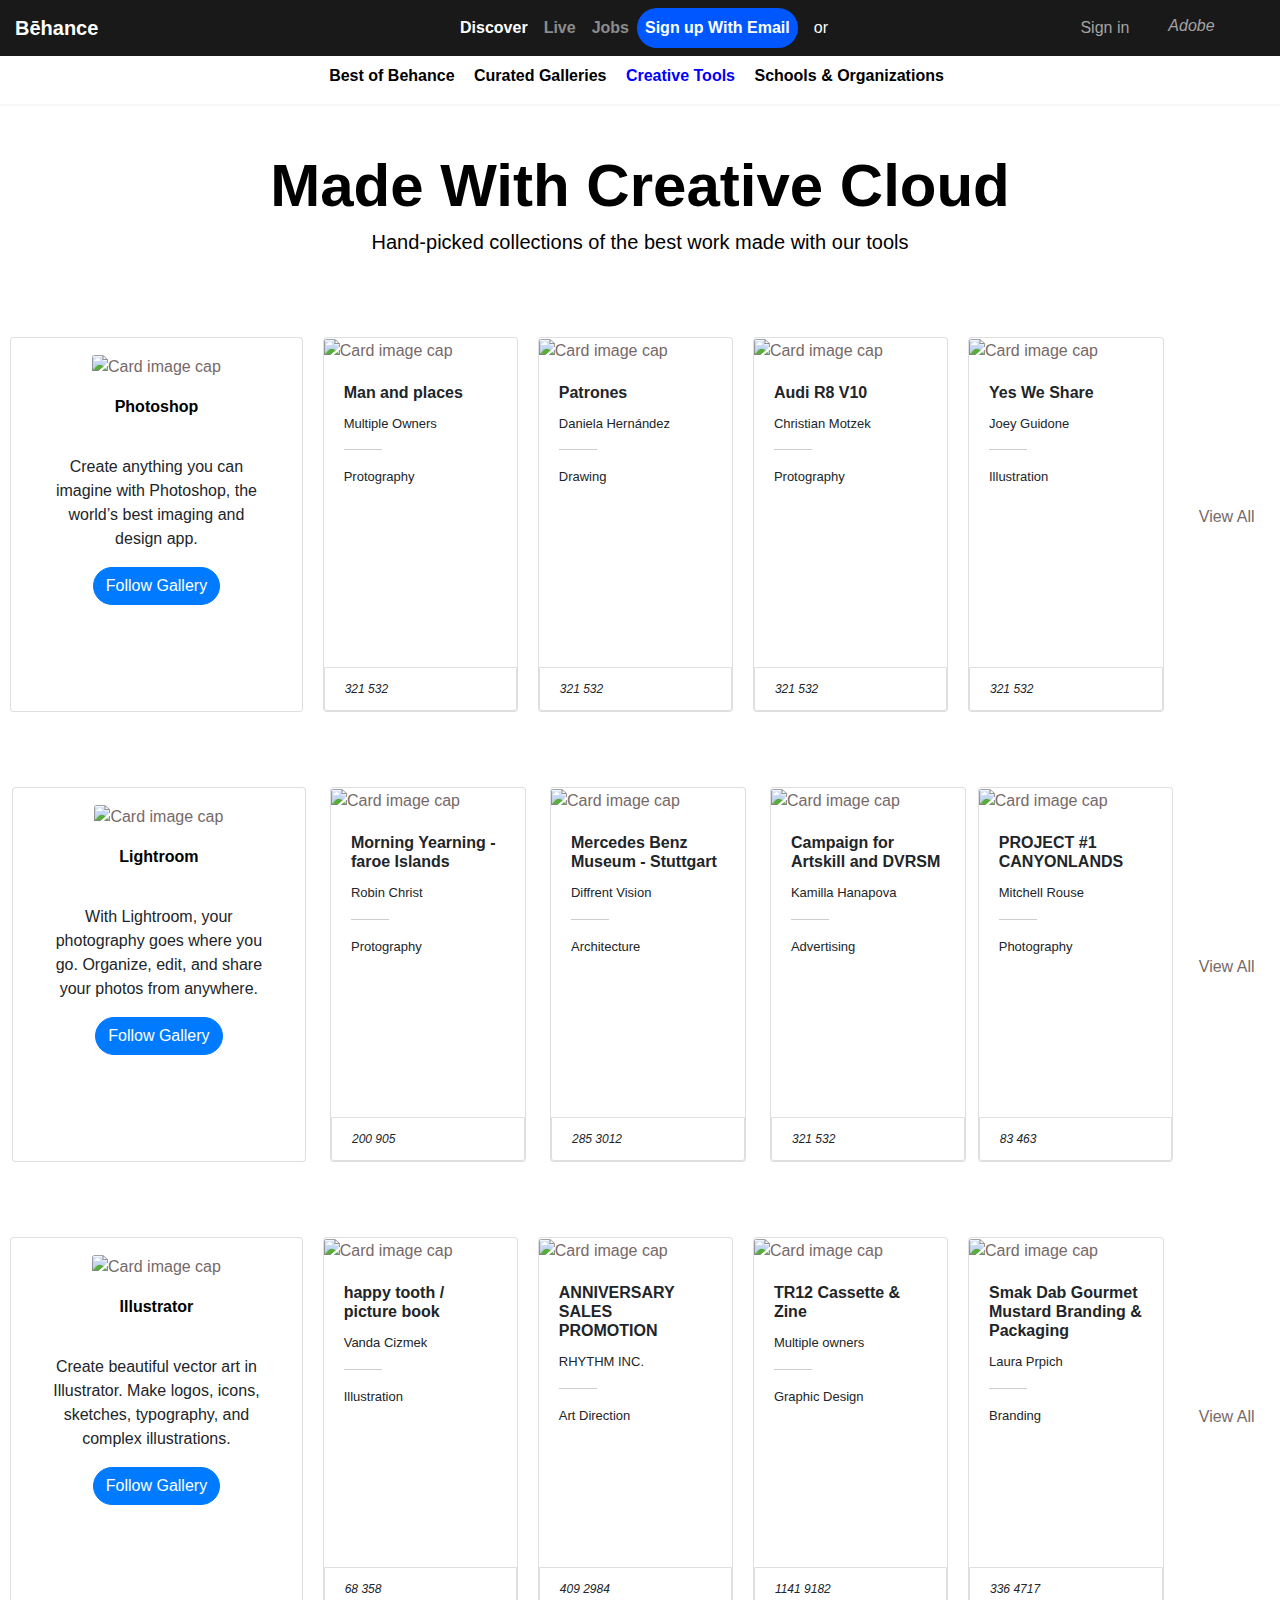
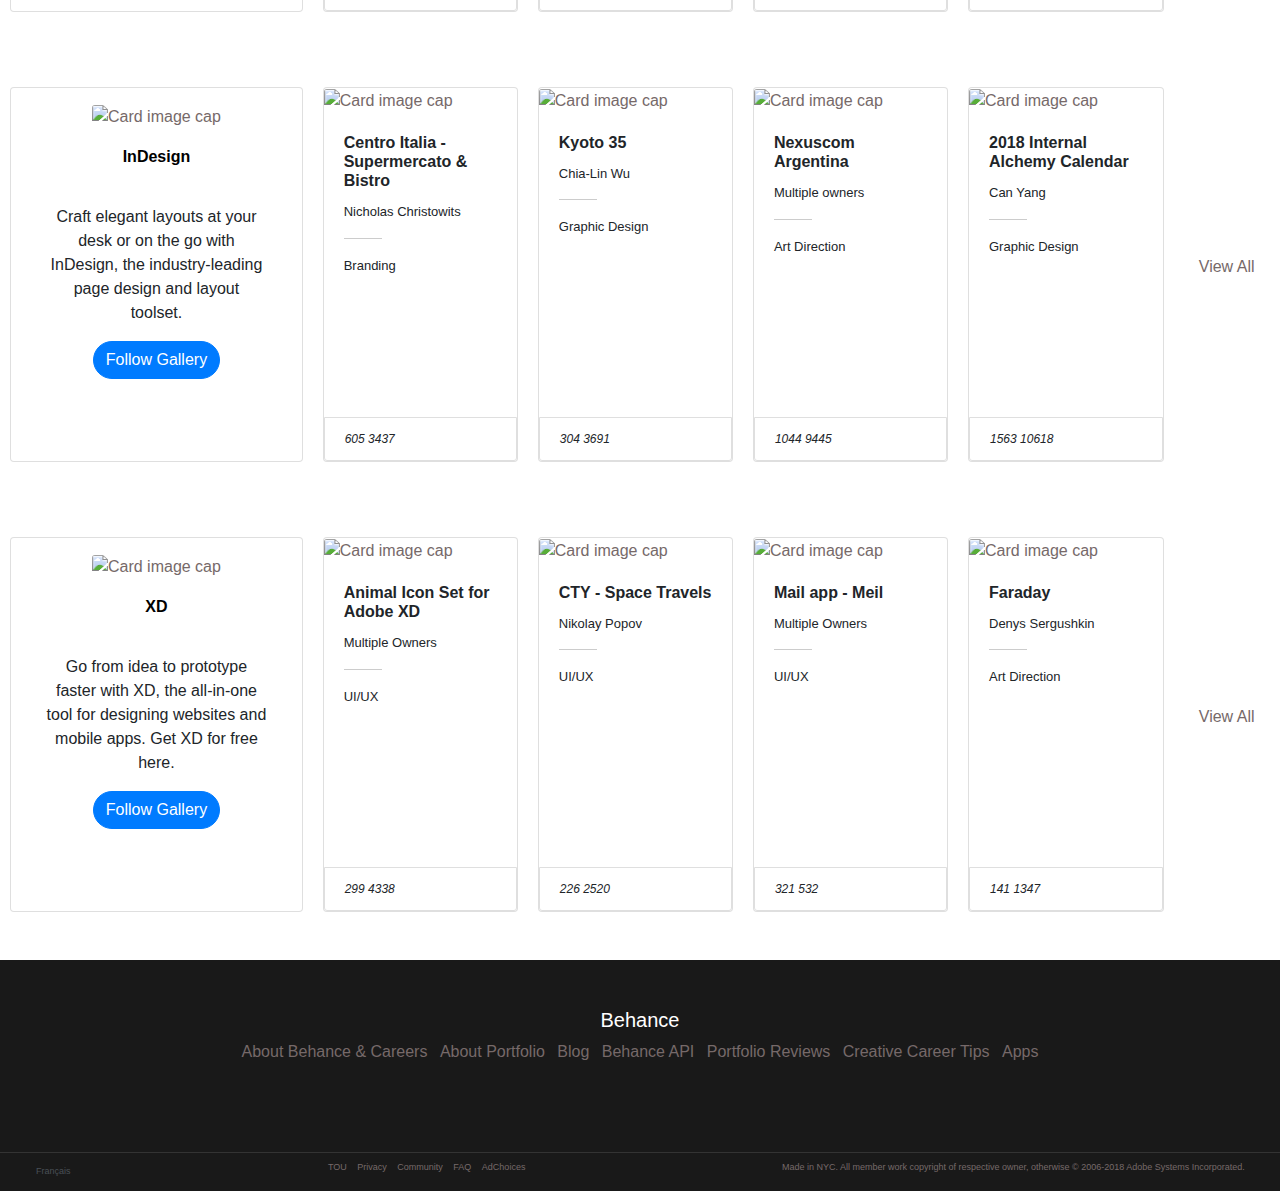
==== index.html @ e0a564cd "Add first page with header + footer + list of gallery" ====
<!DOCTYPE html>
<html lang="en">
<head>
  <title>Behance :: Creative Tools</title>
  <meta charset="utf-8">
  <meta name="description" content="Behance">
  <meta name="viewport" content="width=device-width, initial-scale=1">
  <link rel="stylesheet" href="bootstrap/css/bootstrap.min.css">
  <link rel="shortcut icon" type="image/x-icon" href="favicon.ico"/>
  <link href="/bootstrap4-glyphicons/css/bootstrap-glyphicons.min.css" rel="stylesheet" type="text/css" />
  <link rel="stylesheet" href="https://use.fontawesome.com/releases/v5.1.0/css/all.css" integrity="sha384-lKuwvrZot6UHsBSfcMvOkWwlCMgc0TaWr+30HWe3a4ltaBwTZhyTEggF5tJv8tbt" crossorigin="anonymous">
  <link rel="stylesheet" href="css/main.css">
</head>
<body>



<nav class="position-fixed col-12 navbar navbar-expand-lg navbar-dark bggris mx-0 px-0" style="z-index:50">
  <a class="navbar-brand font-weight-bold text-left d-none d-lg-block col-3" href="#">Bēhance</a>
  <button class="navbar-toggler ml-2" type="button" data-toggle="collapse" data-target="#navbarText" aria-controls="navbarText" aria-expanded="false" aria-label="Toggle navigation">
    <span class="navbar-toggler-icon"></span>
  </button>
  <a class="navbar-brand d-lg-none text-white font-weight-bold fontsizet" href="#" style="z-index: 200">Bēhance</a>
  <i class="fas fa-search text-white d-lg-none pr-4"></i>
  <div class="collapse navbar-collapse col-lg-6 mx-auto" id="navbarText">
    <div class="d-lg-block">
      <ul class="row pt-2 col-12">
          <li class="nav-item d-lg-none col-6">
            <i class="fas fa-envelope nav-link text-white mr-2 signemail font-weight-bold pl-1 pr-1 mt-0 col-12">Sign up</i>
          </li>
          <li class="nav-item  d-lg-none col-3">
            <i class="fab fa-facebook mr-3 fa-2x pt-0 pointer"></i>
          </li>
          <li class="nav-item  d-lg-none col-3">
            <i class="fab fa-google-plus-square text-white fa-2x pt-0 pointer"></i>
          </li>
      </ul>
    </div>
    <ul class="navbar-nav text-center mx-auto">
      <li class="nav-item active">
        <a class="nav-link font-weight-bold" href="#">Discover</a>
      </li>
      <li class="nav-item">
        <a class="nav-link font-weight-bold" href="#">Live</a>
      </li>
      <li class="nav-item">
        <a class="nav-link font-weight-bold" href="#">Jobs</a>
      </li>
      <li class="nav-item d-lg-none">
        <a class="nav-link font-weight-bold" href="#">Apps</a>
      </li>
      <li class="nav-item d-none d-lg-block">
        <input type="button" class="nav-link text-white mr-2 signemail font-weight-bold" value="Sign up With Email"/>
      </li>
      <li class="nav-item  d-none d-lg-block">
        <a class="nav-link text-white mr-2">or</a>
      </li>
      <li class="nav-item  d-none d-lg-block">
        <i class="fab fa-facebook mr-3 mt-1 fa-2x pt-0 pointer"></i>
      </li>
      <li class="nav-item  d-none d-lg-block">
        <i class="fab fa-google-plus-square text-white mt-1 fa-2x pt-0 pointer"></i>
      </li>
      <li class="d-lg-none">
        <input type="button" class="mr-2 signup font-weight-bold p-1 pointer" value="Sign in"/>
      </li>
      <li class="d-lg-none">
          <select class="form-control langage pointer" id="exampleSelect1">
            <option>Français</option>
            <option>English</option>
            <option>Spanish</option>
          </select>
      </li>
    </ul>
  </div>

<div class="collapse navbar-collapse col-3 mx-auto d-none d-lg-block">
  <ul class="navbar-nav text-center mx-auto px-0 mx-0">
    <li class="nav-item">
      <i class="fas fa-search greytowhite mr-3 pointer"></i>
    </li>
    <li class="nav-item">
      <input type="button" class="mr-3 greytowhite pointer" value="Sign in"/>
    </li>
    <li class="nav-item">
      <i class="fas fa-align-justify greytowhite mr-3 pointer"></i>
    </li>
    <li class="nav-item">
      <i class="fab fa-adversal greytowhite pointer">Adobe</i>
    </li>
  </ul>
</div>
</nav>

<div class="position-fixed nav2 overflow-y-hidden mx-0 px-0 text-center bg-white">
  <b>
      <a href="" class="blacktoblue ml-2">Best of Behance</a>
      <a href="" class="blacktoblue">Curated Galleries</a>
      <a href="" class="bluecolor">Creative Tools</a>
      <a href="" class="blacktoblue">Schools & Organizations</a>
  </b>
</div>

<div class="col-12 text-toppage text-center blackcolor">
  <h1 class="font-weight-bold">Made With Creative Cloud</h1>
  <h2>Hand-picked collections of the best work made with our tools</h2>
</div>

<div class="container cardfirstline  pr-0 pl-0 ml-0 mr-0 col-12">
  <div class="row ml-0 mr-0 pl-0 pr-0">
    <div class="row col-12 col-lg-11 ml-0 mr-0 pl-0 pr-0">
      <div class="card col-3 ml-0 mr-0 mx-auto d-none d-lg-block" style="height:375px;max-height:500px;">
        <a href="">
          <div class="imgleft pt-3 text-center m-0 p-0">
            <img class="card-img-top" src="https://a5.behance.net/7875508eba410a3092c2bc8cdde9c41f20201ad6/img/galleries/icons/adobe/square/2x/photoshop@2x.png?cb=264615658" alt="Card image cap" style="width: 20%;">
            <p class="titleleftimg pt-3 font-weight-bold">Photoshop</p>
          </div>
        </a>
        <div class="card-body text-center">
          <p class="card-text">Create anything you can imagine with Photoshop, the world’s best imaging and design app. </p>
          <a href="#" class="btn btn-primary">Follow Gallery</a>
        </div>
      </div>

      <div class="card col-5 col-sm-3 col-lg-2 pr-0 pl-0 mx-auto" style="height:375px;max-height:500px;">
        <a href="">
          <div class="pr-0 mr-0 ml-0">
            <img class="card-img-top pl-0 pr-0 mr-0 ml-0" src="https://mir-s3-cdn-cf.behance.net/projects/202/fe31c660432299.Y3JvcCwxMDM0LDgwOSwzNjUsMA.jpg" alt="Card image cap" style="width: 100%;">
          </div>
        </a>
        <div class="card-body">
          <h5 class="card-title font-weight-bold sizefortitle">Man and places</h5>
          <p class="card-text littlesize ">Multiple Owners</p>
          <hr class="w-25">
          <p class="card-text littlesize ">Protography</p>
        </div>
        <div class="card-footer position-absolute w-100" style="bottom:0;">
          <i class="fas fa-thumbs-up">321</i>
          <i class="fas fa-eye">532</i>
        </div>
      </div>

      <div class="card col-5 col-sm-3 col-lg-2 pr-0 pl-0 mx-auto" style="height:375px;max-height:500px;">
        <a href="">
          <div class="pr-0 mr-0 ml-0">
            <img class="card-img-top pl-0 pr-0 mr-0 ml-0" src="https://mir-s3-cdn-cf.behance.net/projects/202/7909bf60199897.5b04490212d89.jpg" alt="Card image cap" style="width: 100%;">
          </div>
        </a>
        <div class="card-body">
          <h5 class="card-title font-weight-bold sizefortitle">Patrones</h5>
          <p class="card-text littlesize ">Daniela Hernández</p>
          <hr class="w-25">
          <p class="card-text littlesize ">Drawing</p>
        </div>
        <div class="card-footer position-absolute w-100" style="bottom:0;">
          <i class="fas fa-thumbs-up">321</i>
          <i class="fas fa-eye">532</i>
        </div>
      </div>

      <div class="card col-sm-3 col-lg-2 d-none d-sm-block pr-0 pl-0 mx-auto" style="height:375px;max-height:500px;">
        <a href="">
          <div class="pr-0 mr-0 ml-0">
            <img class="card-img-top pl-0 pr-0 mr-0 ml-0" src="https://mir-s3-cdn-cf.behance.net/projects/202/fe2da360972905.Y3JvcCwzNTUxLDI3ODAsOTY0LDQzOA.jpg" alt="Card image cap" style="width: 100%;">
          </div>
        </a>
        <div class="card-body">
          <h5 class="card-title font-weight-bold sizefortitle">Audi R8 V10</h5>
          <p class="card-text littlesize ">Christian Motzek</p>
          <hr class="w-25">
          <p class="card-text littlesize ">Protography</p>
        </div>
        <div class="card-footer position-absolute w-100" style="bottom:0;">
          <i class="fas fa-thumbs-up">321</i>
          <i class="fas fa-eye">532</i>
        </div>
      </div>

      <div class="card col-lg-2 pr-0 pl-0 d-none d-lg-block mx-auto" style="height:375px;max-height:500px;">
        <a href="">
          <div class="pr-0 mr-0 ml-0">
            <img class="card-img-top pl-0 pr-0 mr-0 ml-0" src="https://mir-s3-cdn-cf.behance.net/projects/202/a170d558825349.Y3JvcCwxNDAzLDEwOTgsMCwyMDc.jpg" alt="Card image cap" style="width: 100%;">
          </div>
        </a>
        <div class="card-body">
          <h5 class="card-title font-weight-bold sizefortitle">Yes We Share</h5>
          <p class="card-text littlesize ">Joey Guidone</p>
          <hr class="w-25">
          <p class="card-text littlesize ">Illustration</p>
        </div>
        <div class="card-footer position-absolute w-100" style="bottom:0;">
          <i class="fas fa-thumbs-up">321</i>
          <i class="fas fa-eye">532</i>
        </div>
      </div>
    </div>

    <div class="col-1 pr-0 pl-0 m-auto text-center pointer d-none d-lg-block">
      <i class="fas fa-chevron-circle-right fa-3x pointer"></i>
      <p class="greycolor">View All<p>
    </div>
  </div>
</div>


<!-- ############################## 2ND LINE ######################## -->
<!-- ############################## 2ND LINE ######################## -->
<!-- ############################## 2ND LINE ######################## -->
<!-- ############################## 2ND LINE ######################## -->

<div class="container cardallnextline ml-0 mr-0 pl-0 pr-0 col-12">
  <div class="row ml-0 mr-0 pl-0 pr-0">
    <div class="row col-12 col-lg-11 ml-0 mr-0 pl-0 pr-0">
      <div class="card col-3 ml-0 mr-0 mx-auto d-none d-lg-block" style="height:375px;max-height:500px;">
        <a href="">
          <div class="imgleft pt-3 text-center m-0 p-0">
            <img class="card-img-top" src="https://a5.behance.net/ea2689c740f097c2493c5762563f62657d54b50c/img/galleries/icons/adobe/square/2x/lightroom@2x.png?cb=264615658" alt="Card image cap" style="width: 20%;">
            <p class="titleleftimg pt-3 font-weight-bold">Lightroom</p>
          </div>
        </a>
        <div class="card-body text-center">
          <p class="card-text">With Lightroom, your photography goes where you go. Organize, edit, and share your photos from anywhere.</p>
          <a href="#" class="btn btn-primary">Follow Gallery</a>
        </div>
      </div>

      <div class="card col-5 col-sm-3 col-lg-2 pr-0 pl-0 mx-auto" style="height:375px;max-height:500px;">
        <a href="">
          <div class="pr-0 mr-0 ml-0">
            <img class="card-img-top pl-0 pr-0 mr-0 ml-0" src="https://mir-s3-cdn-cf.behance.net/projects/202/68dcf865656963.Y3JvcCw0MTc0LDMyNjUsMTM0LDA.jpg" alt="Card image cap" style="width: 100%;">
          </div>
        </a>
        <div class="card-body">
          <h5 class="card-title font-weight-bold sizefortitle">Morning Yearning - faroe Islands</h5>
          <p class="card-text littlesize ">Robin Christ</p>
          <hr class="w-25">
          <p class="card-text littlesize ">Protography</p>
        </div>
        <div class="card-footer position-absolute w-100" style="bottom:0;">
          <i class="fas fa-thumbs-up">200</i>
          <i class="fas fa-eye">905</i>
        </div>
      </div>

      <div class="card col-5 col-sm-3 col-lg-2 pr-0 pl-0 mx-auto" style="height:375px;max-height:500px;">
        <a href="">
          <div class="pr-0 mr-0 ml-0">
            <img class="card-img-top pl-0 pr-0 mr-0 ml-0" src="https://mir-s3-cdn-cf.behance.net/projects/202/23044b66345951.Y3JvcCwzNTY3LDI3OTIsMCww.jpg" alt="Card image cap" style="width: 100%;">
          </div>
        </a>
        <div class="card-body">
          <h5 class="card-title font-weight-bold sizefortitle">Mercedes Benz Museum - Stuttgart</h5>
          <p class="card-text littlesize ">Diffrent Vision</p>
          <hr class="w-25">
          <p class="card-text littlesize ">Architecture</p>
        </div>
        <div class="card-footer position-absolute w-100" style="bottom:0;">
          <i class="fas fa-thumbs-up">285</i>
          <i class="fas fa-eye">3012</i>
        </div>
      </div>

      <div class="card col-sm-3 col-lg-2 d-none d-sm-block pr-0 pl-0 mx-auto" style="height:375px;max-height:500px;">
        <a href="">
          <div class="pr-0 mr-0 ml-0">
            <img class="card-img-top pl-0 pr-0 mr-0 ml-0" src="https://mir-s3-cdn-cf.behance.net/projects/202/71aa1e67357991.Y3JvcCwzNjQ4LDI4NTMsMCwyNTI.jpg" alt="Card image cap" style="width: 100%;">
          </div>
        </a>
        <div class="card-body">
          <h5 class="card-title font-weight-bold sizefortitle">Campaign for Artskill and DVRSM</h5>
          <p class="card-text littlesize ">Kamilla Hanapova</p>
          <hr class="w-25">
          <p class="card-text littlesize ">Advertising</p>
        </div>
        <div class="card-footer position-absolute w-100" style="bottom:0;">
          <i class="fas fa-thumbs-up">321</i>
          <i class="fas fa-eye">532</i>
        </div>
      </div>

      <div class="card col-lg-2 pr-0 pl-0 d-none d-lg-block mx-aut" style="height:375px;max-height:500px;">
        <a href="">
          <div class="pr-0 mr-0 ml-0">
            <img class="card-img-top pl-0 pr-0 mr-0 ml-0" src="https://mir-s3-cdn-cf.behance.net/projects/202/21c39065192821.Y3JvcCw4MjUzLDY0NjAsMCwxNDQ2.jpg" alt="Card image cap" style="width: 100%;">
          </div>
        </a>
        <div class="card-body">
          <h5 class="card-title font-weight-bold sizefortitle">PROJECT #1 CANYONLANDS</h5>
          <p class="card-text littlesize ">Mitchell Rouse</p>
          <hr class="w-25">
          <p class="card-text littlesize ">Photography</p>
        </div>
        <div class="card-footer position-absolute w-100" style="bottom:0;">
          <i class="fas fa-thumbs-up">83</i>
          <i class="fas fa-eye">463</i>
        </div>
      </div>
    </div>

    <div class="col-1 pr-0 pl-0 m-auto text-center pointer d-none d-lg-block">
      <i class="fas fa-chevron-circle-right fa-3x pointer"></i>
      <p class="greycolor">View All<p>
    </div>
  </div>
</div>

<!-- ############################## 3STH LINE ######################## -->
<!-- ############################## 3STH LINE ######################## -->
<!-- ############################## 3STH LINE ######################## -->
<!-- ############################## 3STH LINE ######################## -->

<div class="container cardallnextline ml-0 mr-0 pl-0 pr-0 col-12">
  <div class="row ml-0 mr-0 pl-0 pr-0">
    <div class="row col-12 col-lg-11 ml-0 mr-0 pl-0 pr-0">
      <div class="card col-3 ml-0 mr-0 mx-auto d-none d-lg-block" style="height:375px;max-height:500px;">
        <a href="">
          <div class="imgleft pt-3 text-center m-0 p-0">
            <img class="card-img-top" src="https://a5.behance.net/ea2689c740f097c2493c5762563f62657d54b50c/img/galleries/icons/adobe/square/2x/illustrator@2x.png?cb=264615658" alt="Card image cap" style="width: 20%;">
            <p class="titleleftimg pt-3 font-weight-bold">Illustrator</p>
          </div>
        </a>
        <div class="card-body text-center">
          <p class="card-text">Create beautiful vector art in Illustrator. Make logos, icons, sketches, typography, and complex illustrations.</p>
          <a href="#" class="btn btn-primary">Follow Gallery</a>
        </div>
      </div>

      <div class="card col-5 col-sm-3 col-lg-2 pr-0 pl-0 mx-auto" style="height:375px;max-height:500px;">
        <a href="">
          <div class="pr-0 mr-0 ml-0">
            <img class="card-img-top pl-0 pr-0 mr-0 ml-0" src="https://mir-s3-cdn-cf.behance.net/projects/202/b2d30361870311.Y3JvcCwxMjc5LDEwMDEsMCw2OQ.jpg" alt="Card image cap" style="width: 100%;">
          </div>
        </a>
        <div class="card-body">
          <h5 class="card-title font-weight-bold sizefortitle">happy tooth / picture book</h5>
          <p class="card-text littlesize ">Vanda Cizmek</p>
          <hr class="w-25">
          <p class="card-text littlesize ">Illustration</p>
        </div>
        <div class="card-footer position-absolute w-100" style="bottom:0;">
          <i class="fas fa-thumbs-up">68</i>
          <i class="fas fa-eye">358</i>
        </div>
      </div>

      <div class="card col-5 col-sm-3 col-lg-2 pr-0 pl-0 mx-auto" style="height:375px;max-height:500px;">
        <a href="">
          <div class="pr-0 mr-0 ml-0">
            <img class="card-img-top pl-0 pr-0 mr-0 ml-0" src="https://mir-s3-cdn-cf.behance.net/projects/202/58227161716601.Y3JvcCw5NzcsNzY1LDIxMCw4OQ.jpg" alt="Card image cap" style="width: 100%;">
          </div>
        </a>
        <div class="card-body">
          <h5 class="card-title font-weight-bold sizefortitle">ANNIVERSARY SALES PROMOTION</h5>
          <p class="card-text littlesize ">RHYTHM INC.</p>
          <hr class="w-25">
          <p class="card-text littlesize ">Art Direction</p>
        </div>
        <div class="card-footer position-absolute w-100" style="bottom:0;">
          <i class="fas fa-thumbs-up">409</i>
          <i class="fas fa-eye">2984</i>
        </div>
      </div>

      <div class="card col-sm-3 col-lg-2 d-none d-sm-block pr-0 pl-0 mx-auto" style="height:375px;max-height:500px;">
        <a href="">
          <div class="pr-0 mr-0 ml-0">
            <img class="card-img-top pl-0 pr-0 mr-0 ml-0" src="https://mir-s3-cdn-cf.behance.net/projects/202/9e816c62613651.Y3JvcCwxNzA5LDEzMzgsMTQ3LDA.jpg" alt="Card image cap" style="width: 100%;">
          </div>
        </a>
        <div class="card-body">
          <h5 class="card-title font-weight-bold sizefortitle">TR12 Cassette & Zine</h5>
          <p class="card-text littlesize ">Multiple owners</p>
          <hr class="w-25">
          <p class="card-text littlesize ">Graphic Design</p>
        </div>
        <div class="card-footer position-absolute w-100" style="bottom:0;">
          <i class="fas fa-thumbs-up">1141</i>
          <i class="fas fa-eye">9182</i>
        </div>
      </div>

      <div class="card col-lg-2 pr-0 pl-0 d-none d-lg-block mx-auto" style="height:375px;max-height:500px;">
        <a href="">
          <div class="pr-0 mr-0 ml-0">
            <img class="card-img-top pl-0 pr-0 mr-0 ml-0" src="https://mir-s3-cdn-cf.behance.net/projects/202/f7e5b558071877.Y3JvcCwxMDI2LDgwMywxNzIsMA.png" alt="Card image cap" style="width: 100%;">
          </div>
        </a>
        <div class="card-body">
          <h5 class="card-title font-weight-bold sizefortitle">Smak Dab Gourmet Mustard Branding & Packaging</h5>
          <p class="card-text littlesize ">Laura Prpich</p>
          <hr class="w-25">
          <p class="card-text littlesize ">Branding</p>
        </div>
        <div class="card-footer position-absolute w-100" style="bottom:0;">
          <i class="fas fa-thumbs-up">336</i>
          <i class="fas fa-eye">4717</i>
        </div>
      </div>
    </div>

    <div class="col-1 pr-0 pl-0 m-auto text-center pointer d-none d-lg-block">
      <i class="fas fa-chevron-circle-right fa-3x pointer"></i>
      <p class="greycolor">View All<p>
    </div>
  </div>
</div>

<!-- ############################## 4TH LINE ######################## -->
<!-- ############################## 4TH LINE ######################## -->
<!-- ############################## 4TH LINE ######################## -->
<!-- ############################## 4TH LINE ######################## -->

<div class="container cardallnextline ml-0 mr-0 pl-0 pr-0 col-12">
  <div class="row ml-0 mr-0 pl-0 pr-0">
    <div class="row col-12 col-lg-11 ml-0 mr-0 pl-0 pr-0">
      <div class="card col-3 ml-0 mr-0 mx-auto d-none d-lg-block" style="height:375px;max-height:500px;">
        <a href="">
          <div class="imgleft pt-3 text-center m-0 p-0">
            <img class="card-img-top" src="https://a5.behance.net/ea2689c740f097c2493c5762563f62657d54b50c/img/galleries/icons/adobe/square/2x/indesign@2x.png?cb=264615658" alt="Card image cap" style="width: 20%;">
            <p class="titleleftimg pt-3 font-weight-bold">InDesign</p>
          </div>
        </a>
        <div class="card-body text-center">
          <p class="card-text">Craft elegant layouts at your desk or on the go with InDesign, the industry-leading page design and layout toolset. </p>
          <a href="#" class="btn btn-primary">Follow Gallery</a>
        </div>
      </div>

      <div class="card col-5 col-sm-3 col-lg-2 pr-0 pl-0 mx-auto" style="height:375px;max-height:500px;">
        <a href="">
          <div class="pr-0 mr-0 ml-0">
            <img class="card-img-top pl-0 pr-0 mr-0 ml-0" src="https://mir-s3-cdn-cf.behance.net/projects/202/8a671665135653.Y3JvcCw4NjgsNjc5LDI3OCwyMzM.jpg" alt="Card image cap" style="width: 100%;">
          </div>
        </a>
        <div class="card-body">
          <h5 class="card-title font-weight-bold sizefortitle">Centro Italia - Supermercato & Bistro</h5>
          <p class="card-text littlesize ">Nicholas Christowits</p>
          <hr class="w-25">
          <p class="card-text littlesize ">Branding</p>
        </div>
        <div class="card-footer position-absolute w-100" style="bottom:0;">
          <i class="fas fa-thumbs-up">605</i>
          <i class="fas fa-eye">3437</i>
        </div>
      </div>

      <div class="card col-5 col-sm-3 col-lg-2 pr-0 pl-0 mx-auto" style="height:375px;max-height:500px;">
        <a href="">
          <div class="pr-0 mr-0 ml-0">
            <img class="card-img-top pl-0 pr-0 mr-0 ml-0" src="https://mir-s3-cdn-cf.behance.net/projects/202/a7e7d163773307.Y3JvcCw3NDUsNTgzLDE2Myww.jpg" alt="Card image cap" style="width: 100%;">
          </div>
        </a>
        <div class="card-body">
          <h5 class="card-title font-weight-bold sizefortitle">Kyoto 35</h5>
          <p class="card-text littlesize ">Chia-Lin Wu</p>
          <hr class="w-25">
          <p class="card-text littlesize ">Graphic Design</p>
        </div>
        <div class="card-footer position-absolute w-100" style="bottom:0;">
          <i class="fas fa-thumbs-up">304</i>
          <i class="fas fa-eye">3691</i>
        </div>
      </div>

      <div class="card col-sm-3 col-lg-2 d-none d-sm-block pr-0 pl-0 mx-auto" style="height:375px;max-height:500px;">
        <a href="">
          <div class="pr-0 mr-0 ml-0">
            <img class="card-img-top pl-0 pr-0 mr-0 ml-0" src="https://mir-s3-cdn-cf.behance.net/projects/202/a7e7d163773307.Y3JvcCw3NDUsNTgzLDE2Myww.jpg" alt="Card image cap" style="width: 100%;">
          </div>
        </a>
        <div class="card-body">
          <h5 class="card-title font-weight-bold sizefortitle">Nexuscom Argentina</h5>
          <p class="card-text littlesize ">Multiple owners</p>
          <hr class="w-25">
          <p class="card-text littlesize ">Art Direction</p>
        </div>
        <div class="card-footer position-absolute w-100" style="bottom:0;">
          <i class="fas fa-thumbs-up">1044</i>
          <i class="fas fa-eye">9445</i>
        </div>
      </div>

      <div class="card col-lg-2 pr-0 pl-0 d-none d-lg-block mx-auto" style="height:375px;max-height:500px;">
        <a href="">
          <div class="pr-0 mr-0 ml-0">
            <img class="card-img-top pl-0 pr-0 mr-0 ml-0" src="https://mir-s3-cdn-cf.behance.net/projects/202/4bc75062399547.Y3JvcCwzMjg2LDI1NzIsNDM4LDE4Ng.jpg" alt="Card image cap" style="width: 100%;">
          </div>
        </a>
        <div class="card-body">
          <h5 class="card-title font-weight-bold sizefortitle">2018 Internal Alchemy Calendar</h5>
          <p class="card-text littlesize ">Can Yang</p>
          <hr class="w-25">
          <p class="card-text littlesize ">Graphic Design</p>
        </div>
        <div class="card-footer position-absolute w-100" style="bottom:0;">
          <i class="fas fa-thumbs-up">1563</i>
          <i class="fas fa-eye">10618</i>
        </div>
      </div>
    </div>

    <div class="col-1 pr-0 pl-0 m-auto text-center pointer d-none d-lg-block">
      <i class="fas fa-chevron-circle-right fa-3x pointer"></i>
      <p class="greycolor">View All<p>
    </div>
  </div>
</div>


<!-- ############################## 5ST LINE ######################## -->
<!-- ############################## 5ST LINE ######################## -->
<!-- ############################## 5ST LINE ######################## -->
<!-- ############################## 5ST LINE ######################## -->

<div class="container cardallnextline ml-0 mr-0 pl-0 pr-0 col-12">
  <div class="row ml-0 mr-0 pl-0 pr-0">
    <div class="row col-12 col-lg-11 ml-0 mr-0 pl-0 pr-0">
      <div class="card col-3 ml-0 mr-0 mx-auto d-none d-lg-block" style="height:375px;max-height:500px;">
        <a href="">
          <div class="imgleft pt-3 text-center m-0 p-0">
            <img class="card-img-top" src="https://a5.behance.net/ea2689c740f097c2493c5762563f62657d54b50c/img/galleries/icons/adobe/square/2x/experience-design@2x.png?cb=264615658" alt="Card image cap" style="width: 20%;">
            <p class="titleleftimg pt-3 font-weight-bold">XD</p>
          </div>
        </a>
        <div class="card-body text-center">
          <p class="card-text">Go from idea to prototype faster with XD, the all-in-one tool for designing websites and mobile apps. Get XD for free here. </p>
          <a href="#" class="btn btn-primary">Follow Gallery</a>
        </div>
      </div>

      <div class="card col-5 col-sm-3 col-lg-2 pr-0 pl-0 mx-auto" style="height:375px;max-height:500px;">
        <a href="">
          <div class="pr-0 mr-0 ml-0">
            <img class="card-img-top pl-0 pr-0 mr-0 ml-0" src="https://mir-s3-cdn-cf.behance.net/projects/202/982b0c64609807.Y3JvcCwxMzA2LDEwMjIsNDEsOQ.jpg" alt="Card image cap" style="width: 100%;">
          </div>
        </a>
        <div class="card-body">
          <h5 class="card-title font-weight-bold sizefortitle">Animal Icon Set for Adobe XD</h5>
          <p class="card-text littlesize ">Multiple Owners</p>
          <hr class="w-25">
          <p class="card-text littlesize ">UI/UX</p>
        </div>
        <div class="card-footer position-absolute w-100" style="bottom:0;">
          <i class="fas fa-thumbs-up">299</i>
          <i class="fas fa-eye">4338</i>
        </div>
      </div>

      <div class="card col-5 col-sm-3 col-lg-2 pr-0 pl-0 mx-auto" style="height:375px;max-height:500px;">
        <a href="">
          <div class="pr-0 mr-0 ml-0">
            <img class="card-img-top pl-0 pr-0 mr-0 ml-0" src="https://mir-s3-cdn-cf.behance.net/projects/202/e81b9467966163.Y3JvcCwxMjQ2LDk3NCwxMTQsMjk2.png" alt="Card image cap" style="width: 100%;">
          </div>
        </a>
        <div class="card-body">
          <h5 class="card-title font-weight-bold sizefortitle">CTY - Space Travels</h5>
          <p class="card-text littlesize ">Nikolay Popov</p>
          <hr class="w-25">
          <p class="card-text littlesize ">UI/UX</p>
        </div>
        <div class="card-footer position-absolute w-100" style="bottom:0;">
          <i class="fas fa-thumbs-up">226</i>
          <i class="fas fa-eye">2520</i>
        </div>
      </div>

      <div class="card col-sm-3 col-lg-2 d-none d-sm-block pr-0 pl-0 mx-auto" style="height:375px;max-height:500px;">
        <a href="">
          <div class="pr-0 mr-0 ml-0">
            <img class="card-img-top pl-0 pr-0 mr-0 ml-0" src="https://mir-s3-cdn-cf.behance.net/projects/202/f7084465537615.Y3JvcCw5MDksNzEyLDIzOCwyNjk.gif" alt="Card image cap" style="width: 100%;">
          </div>
        </a>
        <div class="card-body">
          <h5 class="card-title font-weight-bold sizefortitle">Mail app - Meil</h5>
          <p class="card-text littlesize ">Multiple Owners</p>
          <hr class="w-25">
          <p class="card-text littlesize ">UI/UX</p>
        </div>
        <div class="card-footer position-absolute w-100" style="bottom:0;">
          <i class="fas fa-thumbs-up">321</i>
          <i class="fas fa-eye">532</i>
        </div>
      </div>

      <div class="card col-lg-2 pr-0 pl-0 d-none d-lg-block mx-auto" style="height:375px;max-height:500px;">
        <a href="">
          <div class="pr-0 mr-0 ml-0">
            <img class="card-img-top pl-0 pr-0 mr-0 ml-0" src="https://mir-s3-cdn-cf.behance.net/projects/202/0e2ceb67747283.Y3JvcCwxNDQzLDExMjksMCww.png" alt="Card image cap" style="width: 100%;">
          </div>
        </a>
        <div class="card-body">
          <h5 class="card-title font-weight-bold sizefortitle">Faraday</h5>
          <p class="card-text littlesize ">Denys Sergushkin</p>
          <hr class="w-25">
          <p class="card-text littlesize ">Art Direction</p>
        </div>
        <div class="card-footer position-absolute w-100" style="bottom:0;">
          <i class="fas fa-thumbs-up">141</i>
          <i class="fas fa-eye">1347</i>
        </div>
      </div>
    </div>

    <div class="col-1 pr-0 pl-0 m-auto text-center pointer d-none d-lg-block">
      <i class="fas fa-chevron-circle-right fa-3x pointer"></i>
      <p class="greycolor">View All<p>
    </div>
  </div>
</div>

<footer class="page-footer font-small special-color-dark pt-4 bggris mt-5">
    <div class="col-12 mx-auto mt-4">
      <h5 class="text-center text-white">Behance <i class="fab fa-asymmetrik"></i></h5>
    </div>
    <div class="col-12 mt-2">
      <ul class="list-unstyled list-inline text-center">
        <li class="list-inline-item">
          <a href="greycolorlink">About Behance & Careers</a>
        </li>
        <li class="list-inline-item">
          <a href="greycolorlink">About Portfolio</a>
        </li>
        <li class="list-inline-item">
          <a href="greycolorlink">Blog</a>
        </li>
        <li class="list-inline-item">
          <a href="greycolorlink">Behance API</a>
        </li>
        <li class="list-inline-item">
          <a href="greycolorlink">Portfolio Reviews</a>
        </li>
        <li class="list-inline-item">
          <a href="">Creative Career Tips</a>
        </li>
        <li class="list-inline-item">
          <a href="greycolorlink">Apps</a>
        </li>
      </ul>
    </div>
    <div class="container mt-4 pb-4">
      <ul class="list-unstyled list-inline text-center">
        <li class="list-inline-item">
          <a class="btn-floating btn-tw mx-1">
            <i class="fab fa-twitter-square fa-2x greytowhite"> </i>
          </a>
        </li>
        <li class="list-inline-item">
          <a class="btn-floating btn-li mx-1">
            <i class="fab fa-linkedin fa-2x greytowhite"> </i>
          </a>
        </li>
        <li class="list-inline-item">
          <a class="btn-floating btn-fb mx-1">
            <i class="fab fa-facebook fa-2x greytowhite"></i>
          </a>
        </li>
        <li class="list-inline-item">
          <a class="btn-floating btn-gplus mx-1">
            <i class="fab fa-pinterest-square fa-2x greytowhite"></i>
          </a>
        </li>
        <li class="list-inline-item">
          <a class="btn-floating btn-dribbble mx-1">
            <i class="fab fa-instagram fa-2x greytowhite"></i>
          </a>
        </li>
      </ul>
    </div>

    <div class="row col-12 bottomfooter text-center pl-0 pr-0 mr-0 ml-0">
      <div class="col-lg-1 col-12">
        <select class="form-control text-center footertext col-12 px-0 mx-0 pointer pt-0" id="exampleSelect2">
          <option>Français</option>
          <option>English</option>
          <option>Dush</option>
        </select>
      </div>
      <div class="col-lg-6 col-12 footertext pt-2 pr-0 pl-0">
        <ul class="p-0">
          <li class="list-inline-item">
            <a href="greytowhitelink">TOU</a>
          </li>
          <li class="list-inline-item">
            <a href="greytowhitelink">Privacy</a>
          </li>
          <li class="list-inline-item">
            <a href="greytowhitelink">Community</a>
          </li>
          <li class="list-inline-item">
            <a href="greytowhitelink">FAQ</a>
          </li>
          <li class="list-inline-item">
            <a href="greytowhitelink">AdChoices</a>
          </li>
        </ul>
      </div>
      <div class="col-lg-5 col-12 pt-2 pr-0 pl-0">
        <p class="greycolor footertext pl-0 pr-0 ml-0 mr-0">Made in NYC. All member work copyright of respective owner, otherwise © 2006-2018 Adobe Systems Incorporated.</p>
      </div>
    </div>
  </footer>


<script src="js/vendor/modernizr-3.6.0.min.js"></script>
<script src="https://code.jquery.com/jquery-3.3.1.min.js" integrity="sha256-FgpCb/KJQlLNfOu91ta32o/NMZxltwRo8QtmkMRdAu8=" crossorigin="anonymous"></script>
<script>window.jQuery || document.write('<script src="js/vendor/jquery-3.3.1.min.js"><\/script>')</script>
<script src="js/plugins.js"></script>
<script src="js/main.js"></script>
<script src="https://code.jquery.com/jquery-3.2.1.slim.min.js" integrity="sha384-KJ3o2DKtIkvYIK3UENzmM7KCkRr/rE9/Qpg6aAZGJwFDMVNA/GpGFF93hXpG5KkN" crossorigin="anonymous"></script>
<script src="https://cdnjs.cloudflare.com/ajax/libs/popper.js/1.12.9/umd/popper.min.js" integrity="sha384-ApNbgh9B+Y1QKtv3Rn7W3mgPxhU9K/ScQsAP7hUibX39j7fakFPskvXusvfa0b4Q" crossorigin="anonymous"></script>
<script src="https://maxcdn.bootstrapcdn.com/bootstrap/4.0.0/js/bootstrap.min.js" integrity="sha384-JZR6Spejh4U02d8jOt6vLEHfe/JQGiRRSQQxSfFWpi1MquVdAyjUar5+76PVCmYl" crossorigin="anonymous"></script>

<!-- Google Analytics: change UA-XXXXX-Y to be your site's ID. -->
<script>
  window.ga = function () { ga.q.push(arguments) }; ga.q = []; ga.l = +new Date;
  ga('create', 'UA-XXXXX-Y', 'auto'); ga('send', 'pageview')
</script>
<script src="https://www.google-analytics.com/analytics.js" async defer></script>

</body>

</html>
---- css/main.css ----
/*! HTML5 Boilerplate v6.1.0 | MIT License | https://html5boilerplate.com/ */

/*
 * What follows is the result of much research on cross-browser styling.
 * Credit left inline and big thanks to Nicolas Gallagher, Jonathan Neal,
 * Kroc Camen, and the H5BP dev community and team.
 */

/* ==========================================================================
   Base styles: opinionated defaults
   ========================================================================== */

html {
    color: #222;
    font-size: 1em;
    line-height: 1.4;
}

/*
 * Remove text-shadow in selection highlight:
 * https://twitter.com/miketaylr/status/12228805301
 *
 * Vendor-prefixed and regular ::selection selectors cannot be combined:
 * https://stackoverflow.com/a/16982510/7133471
 *
 * Customize the background color to match your design.
 */

::-moz-selection {
    background: #b3d4fc;
    text-shadow: none;
}

::selection {
    background: #b3d4fc;
    text-shadow: none;
}

/*
 * A better looking default horizontal rule
 */

hr {
    display: block;
    height: 1px;
    border: 0;
    border-top: 1px solid #ccc;
    margin: 1em 0;
    padding: 0;
}

/*
 * Remove the gap between audio, canvas, iframes,
 * images, videos and the bottom of their containers:
 * https://github.com/h5bp/html5-boilerplate/issues/440
 */

audio,
canvas,
iframe,
img,
svg,
video {
    vertical-align: middle;
}

/*
 * Remove default fieldset styles.
 */

fieldset {
    border: 0;
    margin: 0;
    padding: 0;
}

/*
 * Allow only vertical resizing of textareas.
 */

textarea {
    resize: vertical;
}

/* ==========================================================================
   Browser Upgrade Prompt
   ========================================================================== */

.browserupgrade {
    margin: 0.2em 0;
    background: #ccc;
    color: #000;
    padding: 0.2em 0;
}

/* ==========================================================================
   Author's custom styles
   ========================================================================== */

   /* ==========================================================================
     ==========================================================================
     ==========================================================================
     ==========================================================================
     ==========================================================================
                                FIRST NAV
      ==========================================================================
      ==========================================================================
      ==========================================================================
      ==========================================================================
      ========================================================================== */

.signemail {
  background: #0057ff;
  border-radius: 20px;
  border: none;
  cursor: pointer;
}

.signemail:hover {
  background: #003ecb;
}

.fa-facebook {
  color: #3b5998;
}

.pointer {
  cursor: pointer;
}

input[class="mr-3 greytowhite pointer"] {
  background: inherit;
  border: 1px solid #191919;
}

.signup {
  color: black;
  border-radius: 20px;
  border: none;
  width: 150px;
}

.signup:hover {
  background-color: #f1f1f1;
}

.langage {
  background-color: inherit;
  border: none;
  color: white;
  width: 100px;
  -webkit-appearance: none;
  -moz-appearance: none;
  appearance: none;
  display: block;
  margin: auto;
}


   /* ==========================================================================
     ==========================================================================
     ==========================================================================
     ==========================================================================
     ==========================================================================
                                SECOND NAV
      ==========================================================================
      ==========================================================================
      ==========================================================================
      ==========================================================================
      ========================================================================== */

.overflow-y-hidden{
  overflow-y : hidden
}

.nav2{
 width : 100%;
 height : 50px;
 border-bottom : 2px solid #f8f8f8;
 padding-top: 8px;
}
.nav2 b{
 white-space : nowrap;
}

.nav2 a {
  text-decoration: none;
  margin-right: 15px;
}

div[class="position-fixed nav2 overflow-y-hidden mx-0 px-0 text-center bg-white"]{
  margin-top: 56px;
  z-index: 49;
}

    /* ==========================================================================
    ==========================================================================
    ==========================================================================
    ==========================================================================
    ==========================================================================
                                      COLOR
    ==========================================================================
    ==========================================================================
    ==========================================================================
    ==========================================================================
    ========================================================================== */

.bggris {
  background: #191919;
}

.bluecolor {
  color: #0057ff;
}

.blacktoblue {
  color: black;
}

.blacktoblue:hover {
  color: blue;
}

.backgroundblack {
  background: black;
}

.bluecolor {
  color: blue;
}

.blackcolor {
  color: black;
}

.bluebg {
  background: blue;
}

.fontsizet {
  font-size: 20px;
  padding-top: 12px;
}

.greytowhite {
  color: #a4a4a4;
}

.greytowhite:hover {
  color: white;
}

/* ==========================================================================
==========================================================================
==========================================================================
==========================================================================
==========================================================================
                                  START MIDDLE
==========================================================================
==========================================================================
==========================================================================
==========================================================================
========================================================================== */

.sizefortitle {
  font-size: 16px;
}

.cardfirstline {
  padding-top: 75px;
}

.cardallnextline {
  margin-top: 75px;
}

.titleleftimg {
  color: black;
}
.titleleftimg:hover{
  text-decoration-color: black;
}

.btn-primary {
  border-radius: 30px;
}

.card-footer {
  background: white;
  border:1px solid #dfdfdf;
  font-size: 12px;
  font-weight:
}

.littlesize {
  font-size: 13px;
}

#font-weight-100 {
  font-weight: 100;
}

div[class="col-1 pr-0 pl-0  m-auto text-center pointer"] {
  color: #dcdcdc;
}

div[class="col-1 pr-0 pl-0  m-auto text-center pointer"]:hover {
  color: #c3c3c3;
}

.greycolor {
  color:#766969;
}

li[class="list-inline-item"]a {
  text-decoration: none;
  color: #766969;
}

li[class="list-inline-item"]:hover {
  color: white;
}

.cardfooter {
 bottom: 0;
}

.footertext {
  font-size: 9px;
}

.bottomfooter {
  border-top: 1px solid #333333;
}

select[class="form-control text-center footertext col-12 px-0 mx-0 pointer pt-0"]{
  background-color: inherit;
  border: none;
  cursor: pointer;
  -webkit-appearance: none;
  -moz-appearance: none;
  appearance: none;
  padding: 0;
}

a {
  text-decoration: none;
  color: #766969;
}

a:hover {
  color: white;
}

.text-toppage {
  padding-top: 150px;
}

h1 {
  font-size: 60px;
}

h2 {
  font-size: 20px;
}

.fa-thumbs-up {
  font-weight: 100;
}

.fa-eye {
  font-weight: 100;
}
/* ==========================================================================
   Helper classes
   ========================================================================== */

/*
 * Hide visually and from screen readers
 */

.hidden {
    display: none !important;
}

/*
 * Hide only visually, but have it available for screen readers:
 * https://snook.ca/archives/html_and_css/hiding-content-for-accessibility
 *
 * 1. For long content, line feeds are not interpreted as spaces and small width
 *    causes content to wrap 1 word per line:
 *    https://medium.com/@jessebeach/beware-smushed-off-screen-accessible-text-5952a4c2cbfe
 */

.visuallyhidden {
    border: 0;
    clip: rect(0 0 0 0);
    height: 1px;
    margin: -1px;
    overflow: hidden;
    padding: 0;
    position: absolute;
    width: 1px;
    white-space: nowrap; /* 1 */
}

/*
 * Extends the .visuallyhidden class to allow the element
 * to be focusable when navigated to via the keyboard:
 * https://www.drupal.org/node/897638
 */

.visuallyhidden.focusable:active,
.visuallyhidden.focusable:focus {
    clip: auto;
    height: auto;
    margin: 0;
    overflow: visible;
    position: static;
    width: auto;
    white-space: inherit;
}

/*
 * Hide visually and from screen readers, but maintain layout
 */

.invisible {
    visibility: hidden;
}

/*
 * Clearfix: contain floats
 *
 * For modern browsers
 * 1. The space content is one way to avoid an Opera bug when the
 *    `contenteditable` attribute is included anywhere else in the document.
 *    Otherwise it causes space to appear at the top and bottom of elements
 *    that receive the `clearfix` class.
 * 2. The use of `table` rather than `block` is only necessary if using
 *    `:before` to contain the top-margins of child elements.
 */

.clearfix:before,
.clearfix:after {
    content: " "; /* 1 */
    display: table; /* 2 */
}

.clearfix:after {
    clear: both;
}

/* ==========================================================================
   EXAMPLE Media Queries for Responsive Design.
   These examples override the primary ('mobile first') styles.
   Modify as content requires.
   ========================================================================== */

@media only screen and (min-width: 35em) {
    /* Style adjustments for viewports that meet the condition */
}

@media print,
       (-webkit-min-device-pixel-ratio: 1.25),
       (min-resolution: 1.25dppx),
       (min-resolution: 120dpi) {
    /* Style adjustments for high resolution devices */
}

/* ==========================================================================
   Print styles.
   Inlined to avoid the additional HTTP request:
   https://www.phpied.com/delay-loading-your-print-css/
   ========================================================================== */

@media print {
    *,
    *:before,
    *:after {
        background: transparent !important;
        color: #000 !important; /* Black prints faster */
        -webkit-box-shadow: none !important;
        box-shadow: none !important;
        text-shadow: none !important;
    }

    a,
    a:visited {
        text-decoration: underline;
    }

    a[href]:after {
        content: " (" attr(href) ")";
    }

    abbr[title]:after {
        content: " (" attr(title) ")";
    }

    /*
     * Don't show links that are fragment identifiers,
     * or use the `javascript:` pseudo protocol
     */

    a[href^="#"]:after,
    a[href^="javascript:"]:after {
        content: "";
    }

    pre {
        white-space: pre-wrap !important;
    }
    pre,
    blockquote {
        border: 1px solid #999;
        page-break-inside: avoid;
    }

    /*
     * Printing Tables:
     * http://css-discuss.incutio.com/wiki/Printing_Tables
     */

    thead {
        display: table-header-group;
    }

    tr,
    img {
        page-break-inside: avoid;
    }

    p,
    h2,
    h3 {
        orphans: 3;
        widows: 3;
    }

    h2,
    h3 {
        page-break-after: avoid;
    }
}
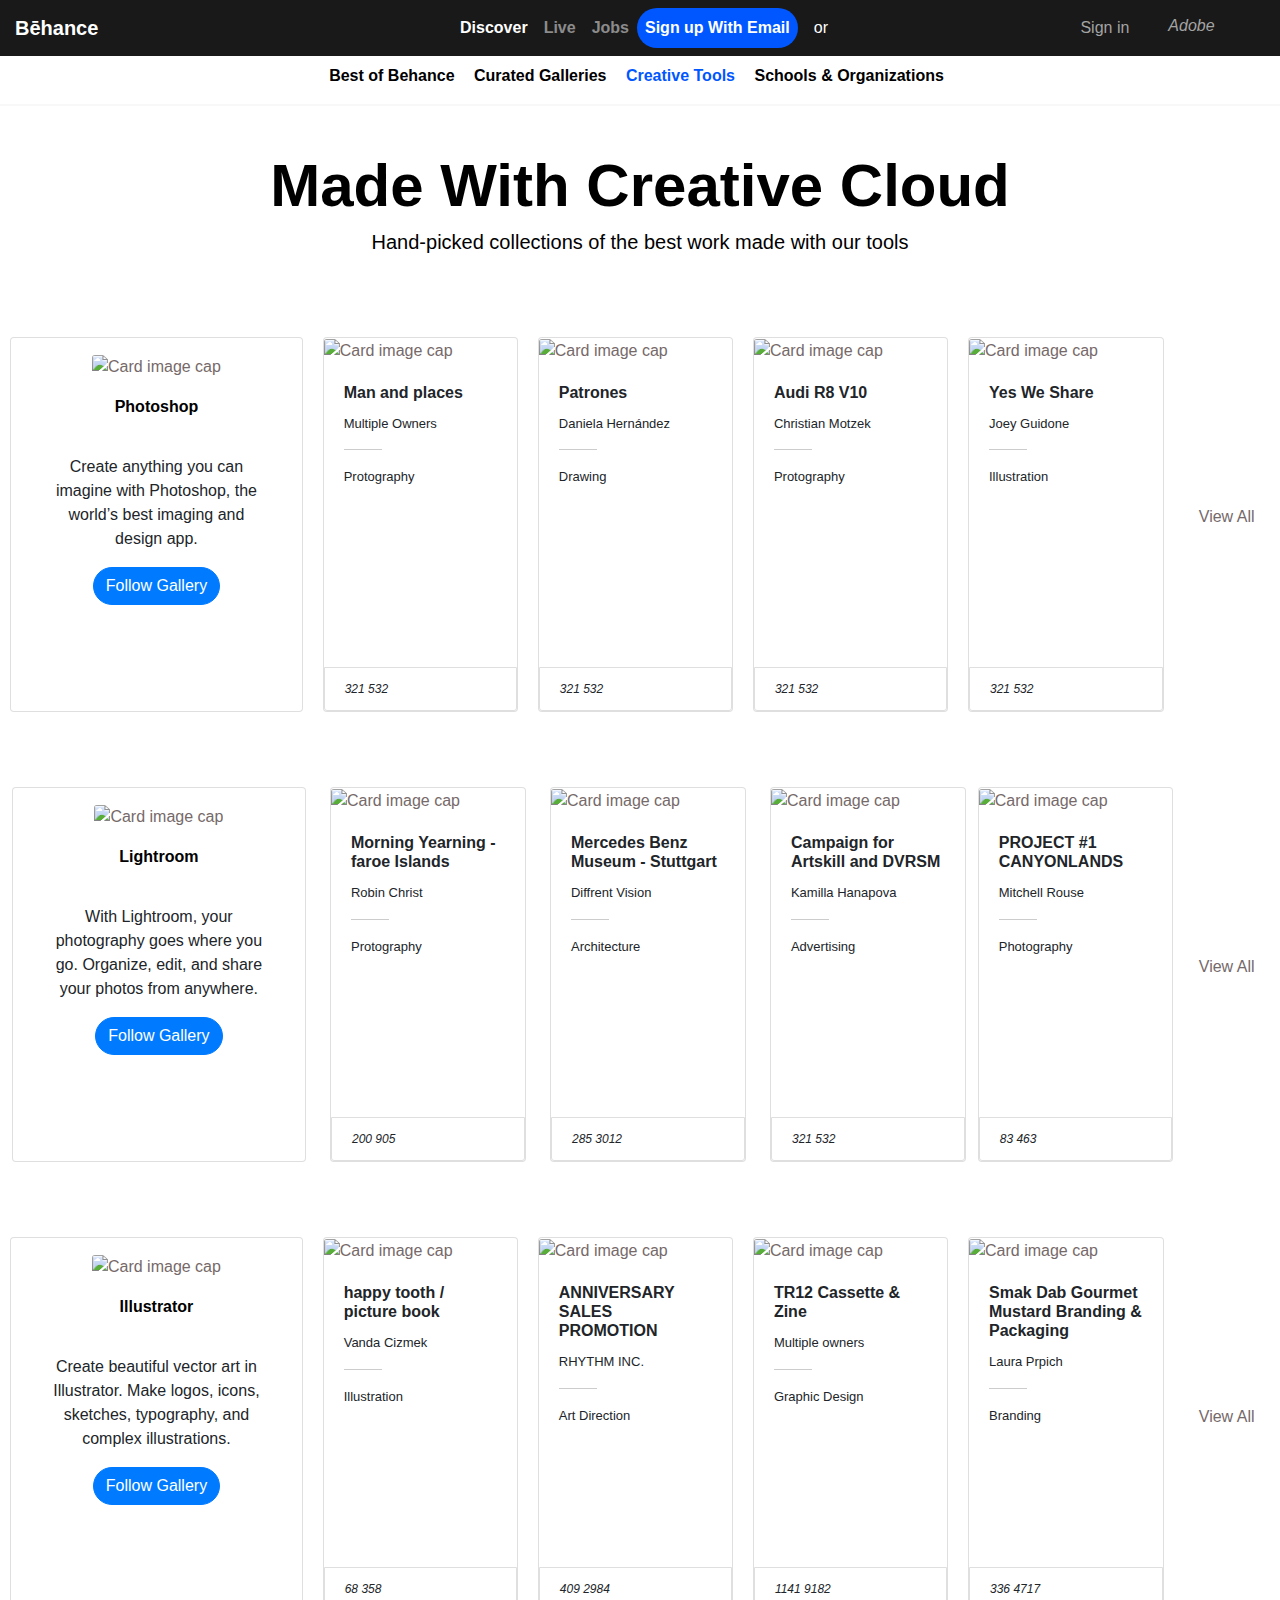
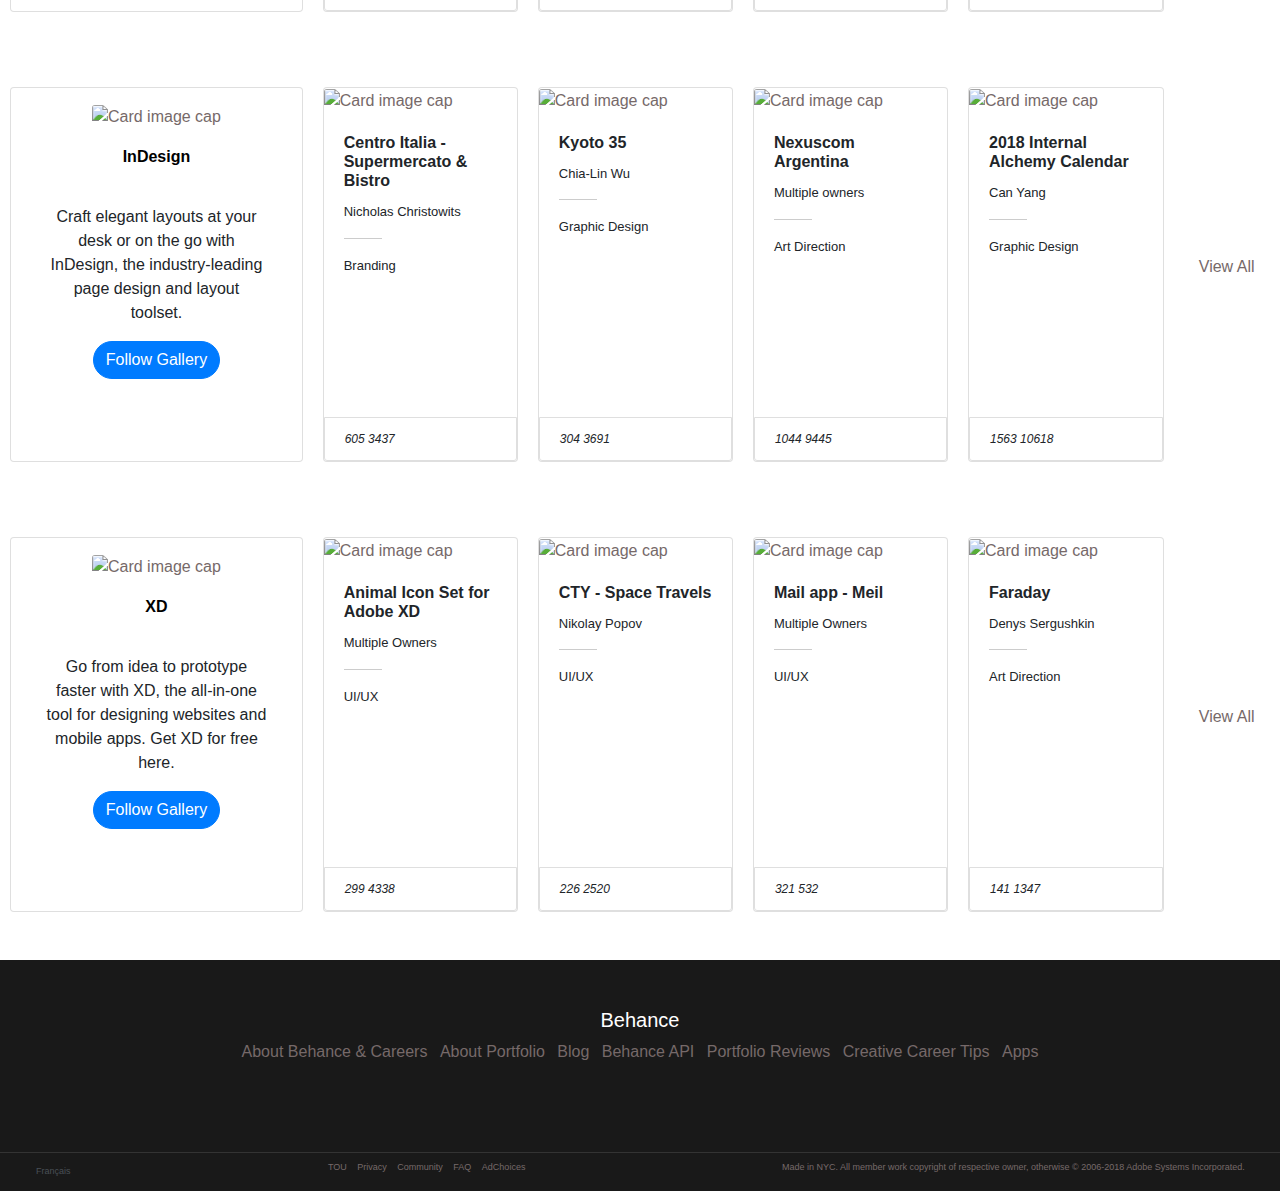
==== commit 427ad215: "Add opacity hover on index" ====
--- a/index.html
+++ b/index.html
@@ -44,7 +44,7 @@
         <a class="nav-link font-weight-bold" href="#">Live</a>
       </li>
       <li class="nav-item">
-        <a class="nav-link font-weight-bold" href="#">Jobs</a>
+        <a class="nav-link font-weight-bold" href="jobs.html">Jobs</a>
       </li>
       <li class="nav-item d-lg-none">
         <a class="nav-link font-weight-bold" href="#">Apps</a>
@@ -122,10 +122,27 @@
         </div>
       </div>
 
-      <div class="card col-5 col-sm-3 col-lg-2 pr-0 pl-0 mx-auto" style="height:375px;max-height:500px;">
-        <a href="">
-          <div class="pr-0 mr-0 ml-0">
-            <img class="card-img-top pl-0 pr-0 mr-0 ml-0" src="https://mir-s3-cdn-cf.behance.net/projects/202/fe31c660432299.Y3JvcCwxMDM0LDgwOSwzNjUsMA.jpg" alt="Card image cap" style="width: 100%;">
+      <div class="row col-12 ml-0 mr-0 pb-2 mx-auto d-lg-none">
+        <ul class="list-unstyled list-inline">
+          <li class="list-inline-item">
+            <img class="card-img-top" src="https://a5.behance.net/7875508eba410a3092c2bc8cdde9c41f20201ad6/img/galleries/icons/adobe/square/2x/photoshop@2x.png?cb=264615658" alt="Card image cap" style="width: 40px;">
+          </li>
+          <li class="list-inline-item">
+            <p class="blackcolor">Photoshop</p>
+          </li>
+          <li class="list-inline-item text-right">
+            <p class="font-weight-bold"><a href="" class="blacktoblack">View Gallery</a></p>
+          </li>
+          <li class="list-inline-item">
+            <a href=""><i class="fas fa-arrow-right blacktoblack"></i></a>
+          </li>
+        </ul>
+      </div>
+
+      <div class="card col-5 col-sm-3 col-lg-2 pr-0 pl-0 mx-auto" style="height:375px;max-height:500px;">
+        <a href="">
+          <div class="pr-0 mr-0 ml-0">
+            <img class="card-img-top pl-0 pr-0 mr-0 ml-0 opacityimg" src="https://mir-s3-cdn-cf.behance.net/projects/202/fe31c660432299.Y3JvcCwxMDM0LDgwOSwzNjUsMA.jpg" alt="Card image cap" style="width: 100%;">
           </div>
         </a>
         <div class="card-body">
@@ -143,7 +160,7 @@
       <div class="card col-5 col-sm-3 col-lg-2 pr-0 pl-0 mx-auto" style="height:375px;max-height:500px;">
         <a href="">
           <div class="pr-0 mr-0 ml-0">
-            <img class="card-img-top pl-0 pr-0 mr-0 ml-0" src="https://mir-s3-cdn-cf.behance.net/projects/202/7909bf60199897.5b04490212d89.jpg" alt="Card image cap" style="width: 100%;">
+            <img class="card-img-top pl-0 pr-0 mr-0 ml-0 opacityimg" src="https://mir-s3-cdn-cf.behance.net/projects/202/7909bf60199897.5b04490212d89.jpg" alt="Card image cap" style="width: 100%;">
           </div>
         </a>
         <div class="card-body">
@@ -161,7 +178,7 @@
       <div class="card col-sm-3 col-lg-2 d-none d-sm-block pr-0 pl-0 mx-auto" style="height:375px;max-height:500px;">
         <a href="">
           <div class="pr-0 mr-0 ml-0">
-            <img class="card-img-top pl-0 pr-0 mr-0 ml-0" src="https://mir-s3-cdn-cf.behance.net/projects/202/fe2da360972905.Y3JvcCwzNTUxLDI3ODAsOTY0LDQzOA.jpg" alt="Card image cap" style="width: 100%;">
+            <img class="card-img-top pl-0 pr-0 mr-0 ml-0 opacityimg" src="https://mir-s3-cdn-cf.behance.net/projects/202/fe2da360972905.Y3JvcCwzNTUxLDI3ODAsOTY0LDQzOA.jpg" alt="Card image cap" style="width: 100%;">
           </div>
         </a>
         <div class="card-body">
@@ -179,7 +196,7 @@
       <div class="card col-lg-2 pr-0 pl-0 d-none d-lg-block mx-auto" style="height:375px;max-height:500px;">
         <a href="">
           <div class="pr-0 mr-0 ml-0">
-            <img class="card-img-top pl-0 pr-0 mr-0 ml-0" src="https://mir-s3-cdn-cf.behance.net/projects/202/a170d558825349.Y3JvcCwxNDAzLDEwOTgsMCwyMDc.jpg" alt="Card image cap" style="width: 100%;">
+            <img class="card-img-top pl-0 pr-0 mr-0 ml-0 opacityimg" src="https://mir-s3-cdn-cf.behance.net/projects/202/a170d558825349.Y3JvcCwxNDAzLDEwOTgsMCwyMDc.jpg" alt="Card image cap" style="width: 100%;">
           </div>
         </a>
         <div class="card-body">
@@ -224,10 +241,27 @@
         </div>
       </div>
 
-      <div class="card col-5 col-sm-3 col-lg-2 pr-0 pl-0 mx-auto" style="height:375px;max-height:500px;">
-        <a href="">
-          <div class="pr-0 mr-0 ml-0">
-            <img class="card-img-top pl-0 pr-0 mr-0 ml-0" src="https://mir-s3-cdn-cf.behance.net/projects/202/68dcf865656963.Y3JvcCw0MTc0LDMyNjUsMTM0LDA.jpg" alt="Card image cap" style="width: 100%;">
+      <div class="row col-12 ml-0 mr-0 pb-2 mx-auto d-lg-none">
+        <ul class="list-unstyled list-inline">
+          <li class="list-inline-item">
+            <img class="card-img-top" src="https://a5.behance.net/ea2689c740f097c2493c5762563f62657d54b50c/img/galleries/icons/adobe/square/2x/lightroom@2x.png?cb=264615658" alt="Card image cap" style="width: 40px;">
+          </li>
+          <li class="list-inline-item">
+            <p class="blackcolor">Lightroom</p>
+          </li>
+          <li class="list-inline-item text-right">
+            <p class="font-weight-bold"><a href="" class="blacktoblack">View Gallery</a></p>
+          </li>
+          <li class="list-inline-item">
+            <a href=""><i class="fas fa-arrow-right blacktoblack"></i></a>
+          </li>
+        </ul>
+      </div>
+
+      <div class="card col-5 col-sm-3 col-lg-2 pr-0 pl-0 mx-auto" style="height:375px;max-height:500px;">
+        <a href="">
+          <div class="pr-0 mr-0 ml-0">
+            <img class="card-img-top pl-0 pr-0 mr-0 ml-0 opacityimg" src="https://mir-s3-cdn-cf.behance.net/projects/202/68dcf865656963.Y3JvcCw0MTc0LDMyNjUsMTM0LDA.jpg" alt="Card image cap" style="width: 100%;">
           </div>
         </a>
         <div class="card-body">
@@ -245,7 +279,7 @@
       <div class="card col-5 col-sm-3 col-lg-2 pr-0 pl-0 mx-auto" style="height:375px;max-height:500px;">
         <a href="">
           <div class="pr-0 mr-0 ml-0">
-            <img class="card-img-top pl-0 pr-0 mr-0 ml-0" src="https://mir-s3-cdn-cf.behance.net/projects/202/23044b66345951.Y3JvcCwzNTY3LDI3OTIsMCww.jpg" alt="Card image cap" style="width: 100%;">
+            <img class="card-img-top pl-0 pr-0 mr-0 ml-0 opacityimg" src="https://mir-s3-cdn-cf.behance.net/projects/202/23044b66345951.Y3JvcCwzNTY3LDI3OTIsMCww.jpg" alt="Card image cap" style="width: 100%;">
           </div>
         </a>
         <div class="card-body">
@@ -263,7 +297,7 @@
       <div class="card col-sm-3 col-lg-2 d-none d-sm-block pr-0 pl-0 mx-auto" style="height:375px;max-height:500px;">
         <a href="">
           <div class="pr-0 mr-0 ml-0">
-            <img class="card-img-top pl-0 pr-0 mr-0 ml-0" src="https://mir-s3-cdn-cf.behance.net/projects/202/71aa1e67357991.Y3JvcCwzNjQ4LDI4NTMsMCwyNTI.jpg" alt="Card image cap" style="width: 100%;">
+            <img class="card-img-top pl-0 pr-0 mr-0 ml-0 opacityimg" src="https://mir-s3-cdn-cf.behance.net/projects/202/71aa1e67357991.Y3JvcCwzNjQ4LDI4NTMsMCwyNTI.jpg" alt="Card image cap" style="width: 100%;">
           </div>
         </a>
         <div class="card-body">
@@ -281,7 +315,7 @@
       <div class="card col-lg-2 pr-0 pl-0 d-none d-lg-block mx-aut" style="height:375px;max-height:500px;">
         <a href="">
           <div class="pr-0 mr-0 ml-0">
-            <img class="card-img-top pl-0 pr-0 mr-0 ml-0" src="https://mir-s3-cdn-cf.behance.net/projects/202/21c39065192821.Y3JvcCw4MjUzLDY0NjAsMCwxNDQ2.jpg" alt="Card image cap" style="width: 100%;">
+            <img class="card-img-top pl-0 pr-0 mr-0 ml-0 opacityimg" src="https://mir-s3-cdn-cf.behance.net/projects/202/21c39065192821.Y3JvcCw4MjUzLDY0NjAsMCwxNDQ2.jpg" alt="Card image cap" style="width: 100%;">
           </div>
         </a>
         <div class="card-body">
@@ -325,10 +359,27 @@
         </div>
       </div>
 
-      <div class="card col-5 col-sm-3 col-lg-2 pr-0 pl-0 mx-auto" style="height:375px;max-height:500px;">
-        <a href="">
-          <div class="pr-0 mr-0 ml-0">
-            <img class="card-img-top pl-0 pr-0 mr-0 ml-0" src="https://mir-s3-cdn-cf.behance.net/projects/202/b2d30361870311.Y3JvcCwxMjc5LDEwMDEsMCw2OQ.jpg" alt="Card image cap" style="width: 100%;">
+      <div class="row col-12 ml-0 mr-0 pb-2 mx-auto d-lg-none">
+        <ul class="list-unstyled list-inline">
+          <li class="list-inline-item">
+            <img class="card-img-top" src="https://a5.behance.net/ea2689c740f097c2493c5762563f62657d54b50c/img/galleries/icons/adobe/square/2x/illustrator@2x.png?cb=264615658" alt="Card image cap" style="width: 40px;">
+          </li>
+          <li class="list-inline-item">
+            <p class="blackcolor">Illustrator</p>
+          </li>
+          <li class="list-inline-item text-right">
+            <p class="font-weight-bold"><a href="" class="blacktoblack">View Gallery</a></p>
+          </li>
+          <li class="list-inline-item">
+            <a href=""><i class="fas fa-arrow-right blacktoblack"></i></a>
+          </li>
+        </ul>
+      </div>
+
+      <div class="card col-5 col-sm-3 col-lg-2 pr-0 pl-0 mx-auto" style="height:375px;max-height:500px;">
+        <a href="">
+          <div class="pr-0 mr-0 ml-0">
+            <img class="card-img-top pl-0 pr-0 mr-0 ml-0 opacityimg" src="https://mir-s3-cdn-cf.behance.net/projects/202/b2d30361870311.Y3JvcCwxMjc5LDEwMDEsMCw2OQ.jpg" alt="Card image cap" style="width: 100%;">
           </div>
         </a>
         <div class="card-body">
@@ -346,7 +397,7 @@
       <div class="card col-5 col-sm-3 col-lg-2 pr-0 pl-0 mx-auto" style="height:375px;max-height:500px;">
         <a href="">
           <div class="pr-0 mr-0 ml-0">
-            <img class="card-img-top pl-0 pr-0 mr-0 ml-0" src="https://mir-s3-cdn-cf.behance.net/projects/202/58227161716601.Y3JvcCw5NzcsNzY1LDIxMCw4OQ.jpg" alt="Card image cap" style="width: 100%;">
+            <img class="card-img-top pl-0 pr-0 mr-0 ml-0 opacityimg" src="https://mir-s3-cdn-cf.behance.net/projects/202/58227161716601.Y3JvcCw5NzcsNzY1LDIxMCw4OQ.jpg" alt="Card image cap" style="width: 100%;">
           </div>
         </a>
         <div class="card-body">
@@ -364,7 +415,7 @@
       <div class="card col-sm-3 col-lg-2 d-none d-sm-block pr-0 pl-0 mx-auto" style="height:375px;max-height:500px;">
         <a href="">
           <div class="pr-0 mr-0 ml-0">
-            <img class="card-img-top pl-0 pr-0 mr-0 ml-0" src="https://mir-s3-cdn-cf.behance.net/projects/202/9e816c62613651.Y3JvcCwxNzA5LDEzMzgsMTQ3LDA.jpg" alt="Card image cap" style="width: 100%;">
+            <img class="card-img-top pl-0 pr-0 mr-0 ml-0 opacityimg" src="https://mir-s3-cdn-cf.behance.net/projects/202/9e816c62613651.Y3JvcCwxNzA5LDEzMzgsMTQ3LDA.jpg" alt="Card image cap" style="width: 100%;">
           </div>
         </a>
         <div class="card-body">
@@ -382,7 +433,7 @@
       <div class="card col-lg-2 pr-0 pl-0 d-none d-lg-block mx-auto" style="height:375px;max-height:500px;">
         <a href="">
           <div class="pr-0 mr-0 ml-0">
-            <img class="card-img-top pl-0 pr-0 mr-0 ml-0" src="https://mir-s3-cdn-cf.behance.net/projects/202/f7e5b558071877.Y3JvcCwxMDI2LDgwMywxNzIsMA.png" alt="Card image cap" style="width: 100%;">
+            <img class="card-img-top pl-0 pr-0 mr-0 ml-0 opacityimg" src="https://mir-s3-cdn-cf.behance.net/projects/202/f7e5b558071877.Y3JvcCwxMDI2LDgwMywxNzIsMA.png" alt="Card image cap" style="width: 100%;">
           </div>
         </a>
         <div class="card-body">
@@ -426,10 +477,27 @@
         </div>
       </div>
 
-      <div class="card col-5 col-sm-3 col-lg-2 pr-0 pl-0 mx-auto" style="height:375px;max-height:500px;">
-        <a href="">
-          <div class="pr-0 mr-0 ml-0">
-            <img class="card-img-top pl-0 pr-0 mr-0 ml-0" src="https://mir-s3-cdn-cf.behance.net/projects/202/8a671665135653.Y3JvcCw4NjgsNjc5LDI3OCwyMzM.jpg" alt="Card image cap" style="width: 100%;">
+      <div class="row col-12 ml-0 mr-0 pb-2 mx-auto d-lg-none">
+        <ul class="list-unstyled list-inline">
+          <li class="list-inline-item">
+            <img class="card-img-top" src="https://a5.behance.net/ea2689c740f097c2493c5762563f62657d54b50c/img/galleries/icons/adobe/square/2x/indesign@2x.png?cb=264615658" alt="Card image cap" style="width: 40px;">
+          </li>
+          <li class="list-inline-item">
+            <p class="blackcolor">InDesign</p>
+          </li>
+          <li class="list-inline-item text-right">
+            <p class="font-weight-bold"><a href="" class="blacktoblack">View Gallery</a></p>
+          </li>
+          <li class="list-inline-item">
+            <a href=""><i class="fas fa-arrow-right blacktoblack"></i></a>
+          </li>
+        </ul>
+      </div>
+
+      <div class="card col-5 col-sm-3 col-lg-2 pr-0 pl-0 mx-auto" style="height:375px;max-height:500px;">
+        <a href="">
+          <div class="pr-0 mr-0 ml-0">
+            <img class="card-img-top pl-0 pr-0 mr-0 ml-0 opacityimg" src="https://mir-s3-cdn-cf.behance.net/projects/202/8a671665135653.Y3JvcCw4NjgsNjc5LDI3OCwyMzM.jpg" alt="Card image cap" style="width: 100%;">
           </div>
         </a>
         <div class="card-body">
@@ -447,7 +515,7 @@
       <div class="card col-5 col-sm-3 col-lg-2 pr-0 pl-0 mx-auto" style="height:375px;max-height:500px;">
         <a href="">
           <div class="pr-0 mr-0 ml-0">
-            <img class="card-img-top pl-0 pr-0 mr-0 ml-0" src="https://mir-s3-cdn-cf.behance.net/projects/202/a7e7d163773307.Y3JvcCw3NDUsNTgzLDE2Myww.jpg" alt="Card image cap" style="width: 100%;">
+            <img class="card-img-top pl-0 pr-0 mr-0 ml-0 opacityimg" src="https://mir-s3-cdn-cf.behance.net/projects/202/a7e7d163773307.Y3JvcCw3NDUsNTgzLDE2Myww.jpg" alt="Card image cap" style="width: 100%;">
           </div>
         </a>
         <div class="card-body">
@@ -465,7 +533,7 @@
       <div class="card col-sm-3 col-lg-2 d-none d-sm-block pr-0 pl-0 mx-auto" style="height:375px;max-height:500px;">
         <a href="">
           <div class="pr-0 mr-0 ml-0">
-            <img class="card-img-top pl-0 pr-0 mr-0 ml-0" src="https://mir-s3-cdn-cf.behance.net/projects/202/a7e7d163773307.Y3JvcCw3NDUsNTgzLDE2Myww.jpg" alt="Card image cap" style="width: 100%;">
+            <img class="card-img-top pl-0 pr-0 mr-0 ml-0 opacityimg" src="https://mir-s3-cdn-cf.behance.net/projects/202/a7e7d163773307.Y3JvcCw3NDUsNTgzLDE2Myww.jpg" alt="Card image cap" style="width: 100%;">
           </div>
         </a>
         <div class="card-body">
@@ -483,7 +551,7 @@
       <div class="card col-lg-2 pr-0 pl-0 d-none d-lg-block mx-auto" style="height:375px;max-height:500px;">
         <a href="">
           <div class="pr-0 mr-0 ml-0">
-            <img class="card-img-top pl-0 pr-0 mr-0 ml-0" src="https://mir-s3-cdn-cf.behance.net/projects/202/4bc75062399547.Y3JvcCwzMjg2LDI1NzIsNDM4LDE4Ng.jpg" alt="Card image cap" style="width: 100%;">
+            <img class="card-img-top pl-0 pr-0 mr-0 ml-0 opacityimg" src="https://mir-s3-cdn-cf.behance.net/projects/202/4bc75062399547.Y3JvcCwzMjg2LDI1NzIsNDM4LDE4Ng.jpg" alt="Card image cap" style="width: 100%;">
           </div>
         </a>
         <div class="card-body">
@@ -528,10 +596,27 @@
         </div>
       </div>
 
-      <div class="card col-5 col-sm-3 col-lg-2 pr-0 pl-0 mx-auto" style="height:375px;max-height:500px;">
-        <a href="">
-          <div class="pr-0 mr-0 ml-0">
-            <img class="card-img-top pl-0 pr-0 mr-0 ml-0" src="https://mir-s3-cdn-cf.behance.net/projects/202/982b0c64609807.Y3JvcCwxMzA2LDEwMjIsNDEsOQ.jpg" alt="Card image cap" style="width: 100%;">
+      <div class="row col-12 ml-0 mr-0 pb-2 mx-auto d-lg-none">
+        <ul class="list-unstyled list-inline">
+          <li class="list-inline-item">
+            <img class="card-img-top" src="https://a5.behance.net/ea2689c740f097c2493c5762563f62657d54b50c/img/galleries/icons/adobe/square/2x/experience-design@2x.png?cb=264615658" alt="Card image cap" style="width: 40px;">
+          </li>
+          <li class="list-inline-item">
+            <p class="blackcolor">XD</p>
+          </li>
+          <li class="list-inline-item text-right">
+            <p class="font-weight-bold"><a href="" class="blacktoblack">View Gallery</a></p>
+          </li>
+          <li class="list-inline-item">
+            <a href=""><i class="fas fa-arrow-right blacktoblack"></i></a>
+          </li>
+        </ul>
+      </div>
+
+      <div class="card col-5 col-sm-3 col-lg-2 pr-0 pl-0 mx-auto" style="height:375px;max-height:500px;">
+        <a href="">
+          <div class="pr-0 mr-0 ml-0">
+            <img class="card-img-top pl-0 pr-0 mr-0 ml-0 opacityimg" src="https://mir-s3-cdn-cf.behance.net/projects/202/982b0c64609807.Y3JvcCwxMzA2LDEwMjIsNDEsOQ.jpg" alt="Card image cap" style="width: 100%;">
           </div>
         </a>
         <div class="card-body">
@@ -549,7 +634,7 @@
       <div class="card col-5 col-sm-3 col-lg-2 pr-0 pl-0 mx-auto" style="height:375px;max-height:500px;">
         <a href="">
           <div class="pr-0 mr-0 ml-0">
-            <img class="card-img-top pl-0 pr-0 mr-0 ml-0" src="https://mir-s3-cdn-cf.behance.net/projects/202/e81b9467966163.Y3JvcCwxMjQ2LDk3NCwxMTQsMjk2.png" alt="Card image cap" style="width: 100%;">
+            <img class="card-img-top pl-0 pr-0 mr-0 ml-0 opacityimg" src="https://mir-s3-cdn-cf.behance.net/projects/202/e81b9467966163.Y3JvcCwxMjQ2LDk3NCwxMTQsMjk2.png" alt="Card image cap" style="width: 100%;">
           </div>
         </a>
         <div class="card-body">
@@ -567,7 +652,7 @@
       <div class="card col-sm-3 col-lg-2 d-none d-sm-block pr-0 pl-0 mx-auto" style="height:375px;max-height:500px;">
         <a href="">
           <div class="pr-0 mr-0 ml-0">
-            <img class="card-img-top pl-0 pr-0 mr-0 ml-0" src="https://mir-s3-cdn-cf.behance.net/projects/202/f7084465537615.Y3JvcCw5MDksNzEyLDIzOCwyNjk.gif" alt="Card image cap" style="width: 100%;">
+            <img class="card-img-top pl-0 pr-0 mr-0 ml-0 opacityimg" src="https://mir-s3-cdn-cf.behance.net/projects/202/f7084465537615.Y3JvcCw5MDksNzEyLDIzOCwyNjk.gif" alt="Card image cap" style="width: 100%;">
           </div>
         </a>
         <div class="card-body">
@@ -585,7 +670,7 @@
       <div class="card col-lg-2 pr-0 pl-0 d-none d-lg-block mx-auto" style="height:375px;max-height:500px;">
         <a href="">
           <div class="pr-0 mr-0 ml-0">
-            <img class="card-img-top pl-0 pr-0 mr-0 ml-0" src="https://mir-s3-cdn-cf.behance.net/projects/202/0e2ceb67747283.Y3JvcCwxNDQzLDExMjksMCww.png" alt="Card image cap" style="width: 100%;">
+            <img class="card-img-top pl-0 pr-0 mr-0 ml-0 opacityimg" src="https://mir-s3-cdn-cf.behance.net/projects/202/0e2ceb67747283.Y3JvcCwxNDQzLDExMjksMCww.png" alt="Card image cap" style="width: 100%;">
           </div>
         </a>
         <div class="card-body">
--- a/css/main.css
+++ b/css/main.css
@@ -205,6 +205,59 @@
     ==========================================================================
     ========================================================================== */
 
+.countera {
+  color: black;
+}
+
+.countera:hover {
+  color: black;
+}
+
+.colorlinkjobs {
+  color: #2f57ff;
+  text-decoration: none;
+  font-size: 20px;
+}
+
+.littlesizejobs {
+  font-size: 12px;
+  color: #9c7881;
+}
+
+.bordertop1px {
+  border-top: 1px solid #e8e8e8;
+}
+
+.colorlinkjobs:hover {
+  color: #2f57ff;
+  text-decoration: underline;
+  text-decoration-color: #2f57ff;
+}
+
+.boxshadow3 {
+  box-shadow: 3px 3px 3px 3px #f5f5f5;
+}
+
+.borderbottom1px{
+  border-bottom: 1px solid #e8e8e8;
+}
+
+.bggris3 {
+  background: #fafafa;
+}
+
+.sizefortitle2 {
+  font-size: 12px;
+}
+
+.boxshadow2 {
+  box-shadow: 0px 0px 2px 2px #f5f5f5;
+}
+
+.bggris2 {
+  background: #f5f5f5;
+}
+
 .bggris {
   background: #191919;
 }
@@ -213,6 +266,10 @@
   color: #0057ff;
 }
 
+.bluecolor:hover {
+  color: #0057ff;
+}
+
 .blacktoblue {
   color: black;
 }
@@ -223,10 +280,6 @@
 
 .backgroundblack {
   background: black;
-}
-
-.bluecolor {
-  color: blue;
 }
 
 .blackcolor {
@@ -248,6 +301,19 @@
 
 .greytowhite:hover {
   color: white;
+}
+
+.blacktoblack {
+  color: black;
+}
+
+.blacktoblack:hover {
+  color: black;
+}
+
+.footerjobs {
+  bottom: 0;
+  width: 100%;
 }
 
 /* ==========================================================================
@@ -289,7 +355,6 @@
   background: white;
   border:1px solid #dfdfdf;
   font-size: 12px;
-  font-weight:
 }
 
 .littlesize {
@@ -312,9 +377,13 @@
   color:#766969;
 }
 
-li[class="list-inline-item"]a {
+li[class="list-inline-item"] a {
   text-decoration: none;
   color: #766969;
+}
+
+.bghover:hover {
+  background: #fafafa;
 }
 
 li[class="list-inline-item"]:hover {
@@ -351,7 +420,7 @@
 a:hover {
   color: white;
 }
-
+.middlejobs,
 .text-toppage {
   padding-top: 150px;
 }
@@ -371,6 +440,35 @@
 .fa-eye {
   font-weight: 100;
 }
+
+/* JOBS PAGE */
+
+.buttonpost {
+  background: #04ac00;
+  border: none;
+  border-radius: 40px;
+  color: white;
+}
+
+#example-search-input2,
+#example-search-input {
+  width: 180px;
+  border-radius: 40px;
+}
+
+.fa-search-jobs {
+  position: absolute;
+  padding-top: 12px;
+}
+
+.mobilesearch {
+  margin-left: 14%;
+}
+
+.opacityimg:hover {
+  opacity: 0.7;
+}
+
 /* ==========================================================================
    Helper classes
    ========================================================================== */
